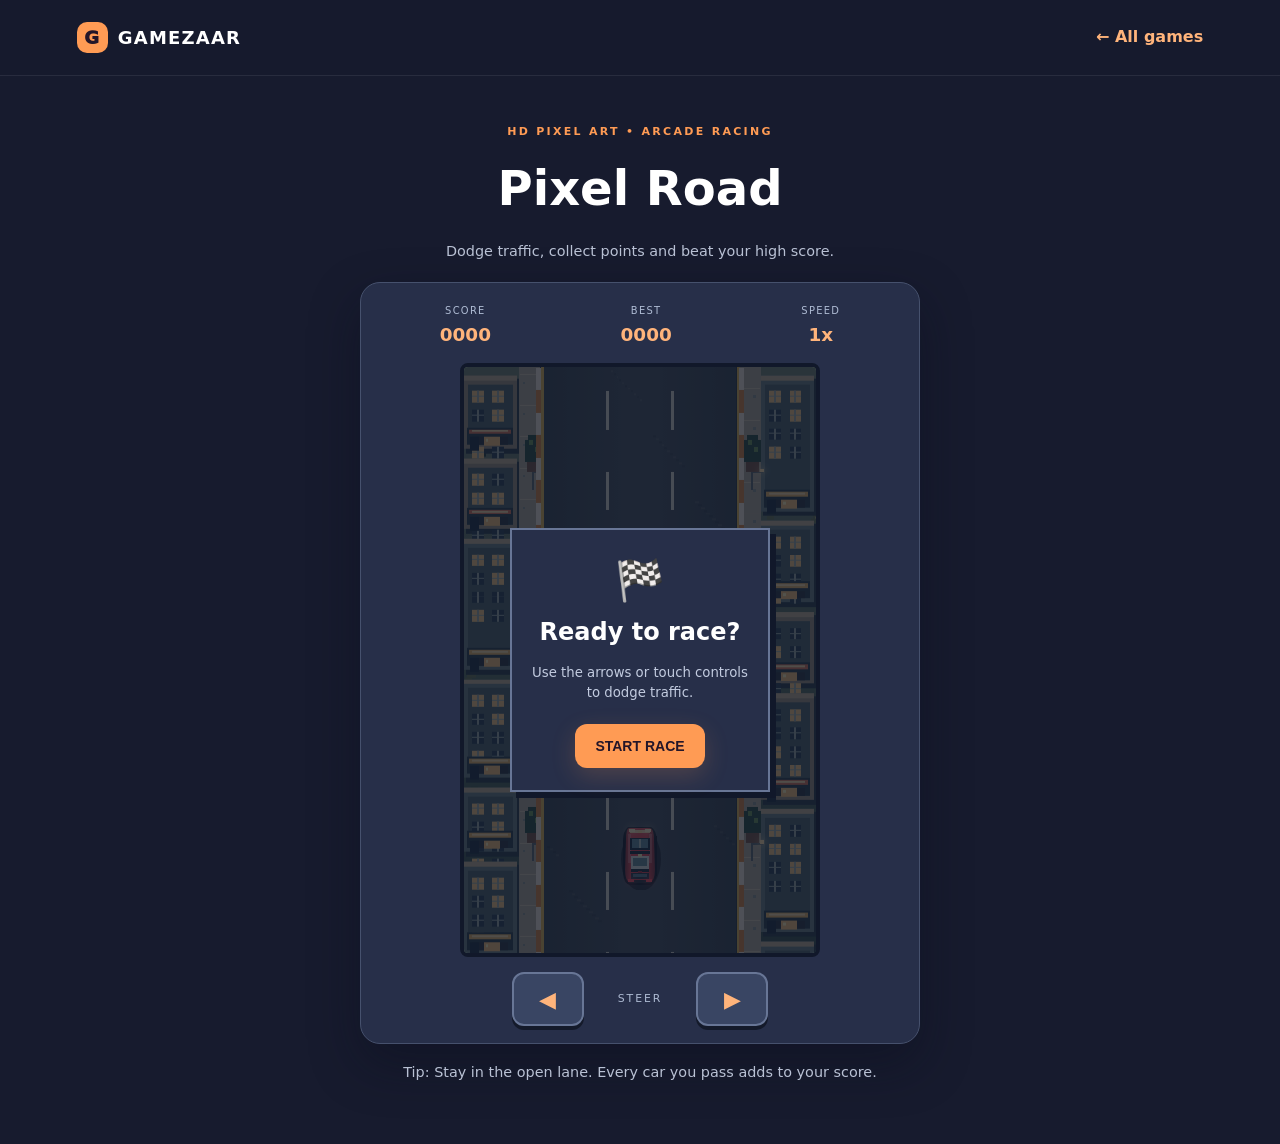
==== car-racing.html @ bc915e9e "Refresh car racing script after speed progression update" ====
<!DOCTYPE html>
<html lang="en">
<head>
<meta charset="UTF-8"><meta name="viewport" content="width=device-width,initial-scale=1,maximum-scale=1,user-scalable=no">
<meta name="theme-color" content="#171B2E"><title>Pixel Road — GAMEZAAR</title>
<link rel="stylesheet" href="styles.css"><link rel="stylesheet" href="car-racing.css?v=2">
</head>
<body class="race-page">
<header class="site-header"><a class="brand" href="./"><span class="brand-mark">G</span> GAMEZAAR</a><a class="studio-back" href="./">← All games</a></header>
<main class="race-main">
  <div class="race-heading"><span class="eyebrow">HD PIXEL ART • ARCADE RACING</span><h1>Pixel Road</h1><p>Dodge traffic, collect points and beat your high score.</p></div>
  <section class="race-shell" id="raceShell">
    <div class="race-hud"><div><small>SCORE</small><strong id="score">0000</strong></div><div><small>BEST</small><strong id="best">0000</strong></div><div><small>SPEED</small><strong id="speed">1x</strong></div></div>
    <div class="canvas-wrap"><canvas id="game" width="360" height="600" aria-label="Car racing game"></canvas>
      <div class="game-overlay" id="overlay"><div class="overlay-card"><span class="overlay-icon">🏁</span><h2 id="overlayTitle">Ready to race?</h2><p id="overlayText">Use the arrows or touch controls to dodge traffic.</p><button id="startBtn" class="button button-primary" type="button">START RACE</button></div></div>
    </div>
    <div class="race-controls"><button type="button" id="leftBtn" aria-label="Move left">◀</button><span>STEER</span><button type="button" id="rightBtn" aria-label="Move right">▶</button></div>
  </section>
  <p class="race-tip">Tip: Stay in the open lane. Every car you pass adds to your score.</p>
</main>
<script src="car-racing.js?v=3"></script>
</body></html>
---- styles.css ----
:root{--bg:#171B2E;--card:#272F49;--secondary:#394563;--orange:#FF9B54;--button-text:#241629;--white:#fff;--muted:#B9C0D2;--line:rgba(255,255,255,.08);--shadow:0 18px 45px rgba(0,0,0,.22)}
*{box-sizing:border-box}html{scroll-behavior:smooth}body{margin:0;background:var(--bg);color:var(--white);font-family:Inter,ui-sans-serif,system-ui,-apple-system,"Segoe UI",sans-serif;line-height:1.55}a{color:inherit;text-decoration:none}.site-header{height:76px;padding:0 clamp(20px,6vw,88px);display:flex;align-items:center;justify-content:space-between;border-bottom:1px solid var(--line);position:sticky;top:0;background:rgba(23,27,46,.92);backdrop-filter:blur(14px);z-index:10}.brand{display:inline-flex;align-items:center;gap:10px;font-weight:900;letter-spacing:1.2px;font-size:18px}.brand-mark{width:31px;height:31px;display:grid;place-items:center;border-radius:10px;background:var(--orange);color:var(--button-text);font-weight:1000}.nav{display:flex;align-items:center;gap:30px;color:var(--muted);font-size:14px}.nav a:hover{color:var(--orange)}.nav .nav-cta{background:var(--orange);color:var(--button-text);font-weight:800;padding:11px 17px;border-radius:12px}.menu-toggle{display:none;background:none;border:0;color:white;font-size:25px}.hero{padding:90px clamp(20px,8vw,120px) 100px;display:grid;grid-template-columns:1.05fr .95fr;gap:55px;align-items:center;max-width:1500px;margin:auto;min-height:610px}.eyebrow{font-size:11px;letter-spacing:2.3px;color:var(--orange);font-weight:850}.hero h1{font-size:clamp(46px,6vw,76px);line-height:1.04;letter-spacing:-3px;margin:17px 0 22px}.hero h1 span,.pricing-section h2 span{color:var(--orange)}.hero-copy>p{max-width:530px;color:var(--muted);font-size:17px}.hero-actions{display:flex;gap:13px;flex-wrap:wrap;margin-top:30px}.button{display:inline-flex;align-items:center;justify-content:center;padding:14px 20px;border-radius:12px;font-size:14px;font-weight:850;transition:transform .2s,box-shadow .2s}.button:hover{transform:translateY(-2px)}.button-primary{background:var(--orange);color:var(--button-text);box-shadow:0 8px 25px rgba(255,155,84,.18)}.button-quiet{background:var(--card);color:var(--white)}.hero-copy .hero-note{font-size:12px;margin-top:17px;color:#8791AA}.hero-art{position:relative;padding:24px}.preview-window{background:var(--card);border-radius:22px;padding:13px;box-shadow:var(--shadow);transform:rotate(2deg)}.preview-top,.preview-bottom{height:30px;display:flex;align-items:center;gap:6px;padding:0 9px;color:#9DA8C1;font-size:9px;letter-spacing:1px}.preview-top i{width:7px;height:7px;border-radius:50%;background:#69748F}.preview-top span{margin-left:auto}.preview-scene{height:300px;border-radius:14px;background:radial-gradient(circle at 50% 45%,#465477 0,#303B5A 40%,#202941 100%);display:flex;flex-direction:column;align-items:center;justify-content:center;position:relative;overflow:hidden}.orbit{position:absolute;border:1px solid rgba(255,155,84,.3);border-radius:50%;width:240px;height:100px;transform:rotate(-28deg)}.orbit-two{width:290px;height:145px;transform:rotate(35deg)}.game-cube{width:95px;height:95px;border-radius:25px;display:grid;place-items:center;background:var(--orange);color:var(--button-text);font-size:48px;font-weight:1000;box-shadow:0 15px 40px rgba(255,155,84,.25);z-index:1}.preview-label{font-weight:900;letter-spacing:2px;margin-top:22px;z-index:1}.preview-sub{font-size:9px;color:var(--orange);letter-spacing:2px;margin-top:5px;z-index:1}.preview-bottom{justify-content:space-between}.preview-bottom span:first-child{color:var(--orange)}.floating-chip{position:absolute;background:#303A57;border:1px solid rgba(255,255,255,.08);border-radius:11px;padding:11px 14px;font-size:10px;letter-spacing:1px;font-weight:850;box-shadow:var(--shadow)}.chip-top{top:0;right:0;color:var(--orange)}.chip-bottom{bottom:0;left:0}.section{padding:75px clamp(20px,8vw,120px);max-width:1500px;margin:auto}.section-heading{display:flex;align-items:end;justify-content:space-between;gap:25px;margin-bottom:30px}.section h2,.pricing-section h2{font-size:clamp(30px,4vw,44px);line-height:1.15;letter-spacing:-1.4px;margin:10px 0}.section-heading>p,.pricing-section>p{color:var(--muted);max-width:360px}.category-grid{display:grid;grid-template-columns:repeat(5,1fr);gap:15px}.category-card{background:var(--card);padding:22px 19px;border-radius:17px;box-shadow:0 10px 28px rgba(0,0,0,.13);transition:transform .2s,box-shadow .2s}.category-card:hover{transform:translateY(-5px);box-shadow:0 18px 35px rgba(0,0,0,.24)}.category-icon{width:48px;height:48px;display:grid;place-items:center;background:var(--secondary);border-radius:14px;font-size:24px}.category-card h3{font-size:16px;margin:18px 0 5px}.category-card p{font-size:12px;color:var(--muted);min-height:38px;margin:0 0 17px}.category-card>span{font-size:10px;color:var(--orange);font-weight:800;letter-spacing:.8px}.section-footnote{font-size:11px;color:#8791AA;margin-top:17px}.how-section{border-top:1px solid var(--line);border-bottom:1px solid var(--line)}.steps{display:grid;grid-template-columns:repeat(4,1fr);gap:25px;margin-top:35px}.step{border-left:2px solid var(--secondary);padding:4px 0 4px 18px}.step b{color:var(--orange);font-size:12px;letter-spacing:1px}.step h3{margin:10px 0 5px}.step p{color:var(--muted);font-size:13px;margin:0}.pricing-section{display:flex;align-items:center;justify-content:space-between;gap:35px;padding-top:90px;padding-bottom:90px}.pricing-section>p{max-width:430px}.site-footer{padding:25px clamp(20px,6vw,88px);border-top:1px solid var(--line);display:flex;justify-content:space-between;align-items:center;gap:20px;color:#929BB1;font-size:12px}.site-footer .brand{color:white;font-size:14px}
@media(max-width:900px){.hero{grid-template-columns:1fr;gap:35px;padding-top:65px}.hero-art{max-width:570px;width:100%;margin:auto}.category-grid{grid-template-columns:repeat(2,1fr)}.category-card:last-child{grid-column:span 2}.steps{grid-template-columns:repeat(2,1fr)}}
@media(max-width:620px){.site-header{height:65px}.menu-toggle{display:block}.nav{display:none;position:absolute;top:64px;left:0;right:0;background:#202740;padding:18px 22px 22px;flex-direction:column;align-items:stretch;gap:18px}.nav.open{display:flex}.nav .nav-cta{text-align:center}.hero{padding:58px 22px 70px;min-height:0}.hero h1{letter-spacing:-2px}.hero-copy>p{font-size:15px}.hero-art{padding:15px}.preview-scene{height:245px}.section{padding:60px 22px}.section-heading{display:block}.section-heading>p{font-size:13px}.category-grid{gap:11px}.category-card{padding:17px 14px}.category-card h3{font-size:14px}.category-card p{font-size:11px}.steps{gap:20px}.pricing-section{display:block}.site-footer{flex-wrap:wrap}.site-footer>span:last-child{width:100%}}


/* Game template catalogue */
.game-tools{display:grid;gap:16px;margin:26px 0 22px}
#gameSearch{width:100%;max-width:460px;padding:14px 16px;border:1px solid rgba(255,255,255,.1);border-radius:13px;background:var(--card);color:var(--white);font:inherit;outline:none}
#gameSearch:focus{border-color:var(--orange);box-shadow:0 0 0 3px rgba(255,155,84,.12)}
.filter-row{display:flex;gap:9px;flex-wrap:wrap}
.filter-chip{border:1px solid rgba(255,255,255,.1);background:var(--card);color:var(--muted);padding:9px 14px;border-radius:999px;font:600 13px inherit;cursor:pointer}
.filter-chip:hover,.filter-chip.active{background:var(--orange);border-color:var(--orange);color:var(--button-text)}
.game-grid{display:grid;grid-template-columns:repeat(4,minmax(0,1fr));gap:17px}
.game-card{overflow:hidden;border-radius:18px;background:var(--card);box-shadow:var(--shadow);transition:transform .2s,box-shadow .2s}
.game-card:hover{transform:translateY(-4px);box-shadow:0 22px 48px rgba(0,0,0,.3)}
.game-card[hidden]{display:none}
.game-art{height:142px;display:grid;place-items:center;font-size:56px;background:radial-gradient(circle at 50% 45%,rgba(255,155,84,.22),transparent 65%),var(--secondary)}
.game-art.puzzle{background:radial-gradient(circle,rgba(140,130,255,.22),transparent 65%),var(--secondary)}
.game-art.arcade{background:radial-gradient(circle,rgba(60,210,190,.18),transparent 65%),var(--secondary)}
.game-art.sports{background:radial-gradient(circle,rgba(255,210,90,.2),transparent 65%),var(--secondary)}
.game-art.casual{background:radial-gradient(circle,rgba(255,120,160,.18),transparent 65%),var(--secondary)}
.game-info{padding:16px}
.game-info>span{font-size:10px;letter-spacing:1.2px;color:var(--orange);font-weight:800}
.game-info h3{margin:6px 0;font-size:17px}
.game-info p{min-height:43px;margin:0 0 14px;color:var(--muted);font-size:12px}
.choose-game{width:100%;border:0;border-radius:10px;padding:11px;background:var(--orange);color:var(--button-text);font-weight:800;cursor:pointer}
.choose-game:active{transform:scale(.98)}
.game-count{color:var(--muted);font-size:13px;margin-top:18px}
@media(max-width:900px){.game-grid{grid-template-columns:repeat(2,minmax(0,1fr))}}
@media(max-width:480px){.game-grid{gap:11px}.game-art{height:112px;font-size:46px}.game-info{padding:12px}.game-info h3{font-size:15px}.game-info p{font-size:11px;min-height:54px}.filter-chip{font-size:12px;padding:8px 11px}}


/* Category-first game browser */
.game-tools,.game-grid,.game-count{display:none!important}
.category-grid{display:grid;grid-template-columns:repeat(5,minmax(0,1fr));gap:15px}
.category-card{width:100%;text-align:left;color:var(--white);font:inherit;border:1px solid rgba(255,255,255,.035);cursor:pointer;position:relative}
.category-card[aria-expanded="true"]{outline:2px solid var(--orange);background:#303A57}
.category-card .category-title{display:block;font-size:16px;font-weight:850;margin:18px 0 5px}
.category-card .category-description{display:block;font-size:12px;color:var(--muted);min-height:38px}
.category-meta{display:flex;justify-content:space-between;align-items:center;color:var(--orange);font-size:10px;font-weight:850;letter-spacing:.8px;margin-top:17px}
.category-meta b{font-size:20px;line-height:1}
.category-panel{margin-top:22px;padding:22px;background:#202840;border:1px solid rgba(255,155,84,.22);border-radius:20px;box-shadow:var(--shadow);animation:panelReveal .22s ease-out}
.category-panel[hidden]{display:none}
@keyframes panelReveal{from{opacity:0;transform:translateY(-8px)}to{opacity:1;transform:translateY(0)}}
.panel-heading{display:flex;align-items:center;justify-content:space-between;margin-bottom:18px}
.panel-heading h3{margin:5px 0 0;font-size:22px}
.panel-close{width:36px;height:36px;border:0;border-radius:10px;background:var(--card);color:var(--white);font-size:18px;cursor:pointer}
.panel-game-grid{display:grid;grid-template-columns:repeat(4,minmax(0,1fr));gap:14px}
.panel-game-card{overflow:hidden;border-radius:15px;background:var(--card);border:1px solid rgba(255,255,255,.055)}
.panel-game-art{height:118px;display:grid;place-items:center;position:relative;overflow:hidden;background:radial-gradient(circle at 50% 45%,rgba(255,155,84,.3),transparent 64%),linear-gradient(135deg,#394563,#252e48)}
.panel-game-art:before,.panel-game-art:after{content:"";position:absolute;border:1px solid rgba(255,255,255,.13);border-radius:50%;width:125px;height:125px}
.panel-game-art:after{width:85px;height:85px}
.panel-game-art span{position:relative;z-index:1;font-size:48px;filter:drop-shadow(0 8px 10px rgba(0,0,0,.25))}
.panel-game-art.art-1{background:radial-gradient(circle,rgba(153,135,255,.3),transparent 65%),linear-gradient(135deg,#394563,#252e48)}
.panel-game-art.art-2{background:radial-gradient(circle,rgba(65,218,190,.25),transparent 65%),linear-gradient(135deg,#394563,#252e48)}
.panel-game-art.art-3{background:radial-gradient(circle,rgba(255,208,91,.25),transparent 65%),linear-gradient(135deg,#394563,#252e48)}
.panel-game-art.art-4{background:radial-gradient(circle,rgba(255,120,165,.25),transparent 65%),linear-gradient(135deg,#394563,#252e48)}
.panel-game-copy{padding:13px}
.panel-game-copy h4{font-size:15px;margin:0 0 5px}
.panel-game-copy p{font-size:11px;line-height:1.5;color:var(--muted);min-height:34px;margin:0 0 12px}
.choose-game{width:100%;display:flex;justify-content:space-between;align-items:center;border:0;border-radius:9px;padding:10px 11px;background:var(--orange);color:var(--button-text);font-size:12px;font-weight:850;cursor:pointer}
.choose-game span{font-size:17px}
@media(max-width:900px){.category-grid{grid-template-columns:repeat(2,minmax(0,1fr))}.category-card:last-child{grid-column:auto}.panel-game-grid{grid-template-columns:repeat(2,minmax(0,1fr))}}
@media(max-width:480px){.category-grid{gap:11px}.category-card{padding:16px 13px}.category-card .category-title{font-size:14px;margin-top:14px}.category-card .category-description{font-size:11px;min-height:40px}.category-meta{font-size:9px}.category-panel{padding:14px;margin-top:15px}.panel-game-grid{gap:10px}.panel-game-art{height:100px}.panel-game-art span{font-size:42px}.panel-game-copy{padding:10px}.panel-game-copy h4{font-size:13px}.panel-game-copy p{font-size:10px;min-height:45px}.choose-game{font-size:11px;padding:9px}}
---- car-racing.css ----
.race-page{min-height:100vh}.studio-back{color:#ffb47b;text-decoration:none;font-weight:700}.race-main{width:min(560px,calc(100% - 28px));margin:32px auto 60px}.race-heading{text-align:center;margin-bottom:20px}.race-heading h1{font-size:clamp(2rem,7vw,3rem);margin:8px 0}.race-heading p,.race-tip{color:#b9c1d4;font-size:.9rem}.race-shell{background:#272f49;border:1px solid #46516d;border-radius:20px;padding:14px;box-shadow:0 20px 50px #090d1b66}.race-hud{display:flex;justify-content:space-around;padding:6px 0 13px;text-align:center}.race-hud div{display:grid;gap:3px}.race-hud small{font-size:.62rem;letter-spacing:.13em;color:#aebbd3}.race-hud strong{font-size:1.15rem;color:#ffb47b;font-variant-numeric:tabular-nums}.canvas-wrap{position:relative;width:min(100%,360px);margin:auto;border:4px solid #11182a;border-radius:8px;overflow:hidden;background:#1c2b2a;line-height:0}.canvas-wrap canvas{display:block;width:100%;height:auto;image-rendering:pixelated;touch-action:none}.game-overlay{position:absolute;inset:0;display:grid;place-items:center;background:#101729b8;line-height:1.4;padding:18px}.game-overlay.hidden{display:none}.overlay-card{width:min(100%,260px);text-align:center;padding:22px 16px;background:#272f49;border:2px solid #687696;box-shadow:6px 6px 0 #11182a}.overlay-icon{font-size:2.5rem}.overlay-card h2{margin:8px 0;color:#fff}.overlay-card p{font-size:.83rem;color:#c3cce0;line-height:1.5}.overlay-card button{border:0;cursor:pointer;margin-top:8px;font-weight:900}.race-controls{display:flex;align-items:center;justify-content:center;gap:34px;padding:15px 0 3px;color:#aebbd3;font-size:.68rem;letter-spacing:.18em}.race-controls button{width:72px;height:54px;border:2px solid #687696;border-radius:12px;background:#394563;color:#ffb47b;font-size:1.4rem;box-shadow:0 4px 0 #141a2a;touch-action:manipulation}.race-controls button:active{transform:translateY(3px);box-shadow:0 1px 0 #141a2a}.race-tip{text-align:center;margin-top:17px}@media(min-width:700px){.race-main{margin-top:42px}}
/* Brief impact shake when the player's car crashes. */
.race-shell.screen-shake{animation:raceImpactShake .42s cubic-bezier(.36,.07,.19,.97) both}
@keyframes raceImpactShake{0%,100%{transform:translate3d(0,0,0)}15%{transform:translate3d(-7px,2px,0)}30%{transform:translate3d(7px,-2px,0)}45%{transform:translate3d(-6px,1px,0)}60%{transform:translate3d(5px,-1px,0)}75%{transform:translate3d(-3px,0,0)}}
@media(prefers-reduced-motion:reduce){.race-shell.screen-shake{animation:none}}
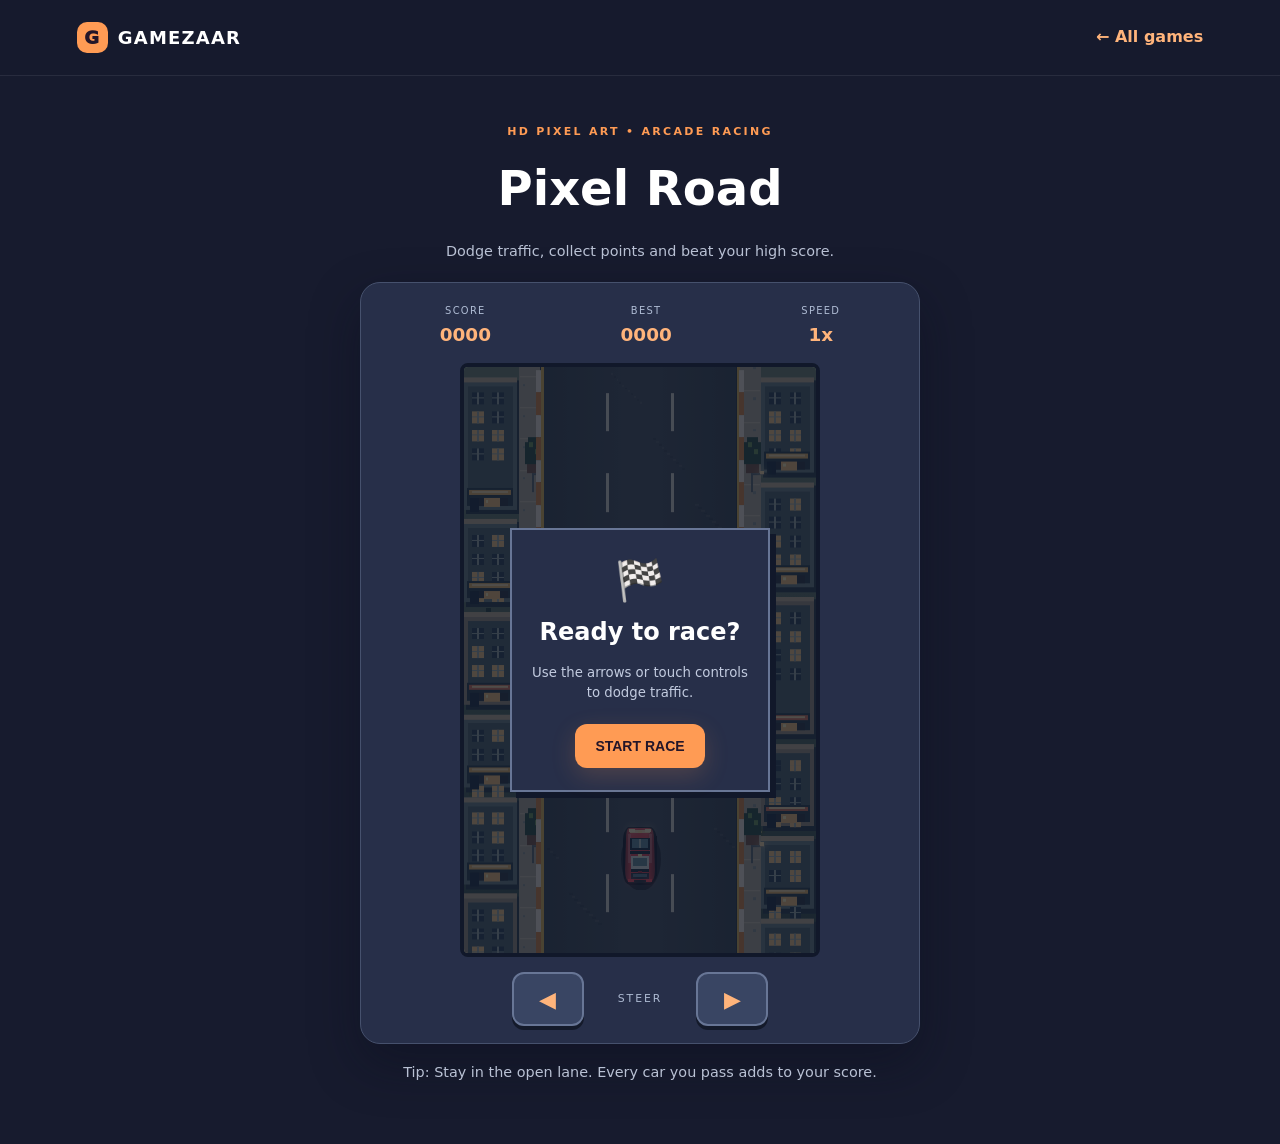
==== commit 72e0d397: "Refresh racing game script for 100-point speed steps" ====
--- a/car-racing.html
+++ b/car-racing.html
@@ -18,5 +18,5 @@
   </section>
   <p class="race-tip">Tip: Stay in the open lane. Every car you pass adds to your score.</p>
 </main>
-<script src="car-racing.js?v=3"></script>
+<script src="car-racing.js?v=4"></script>
 </body></html>
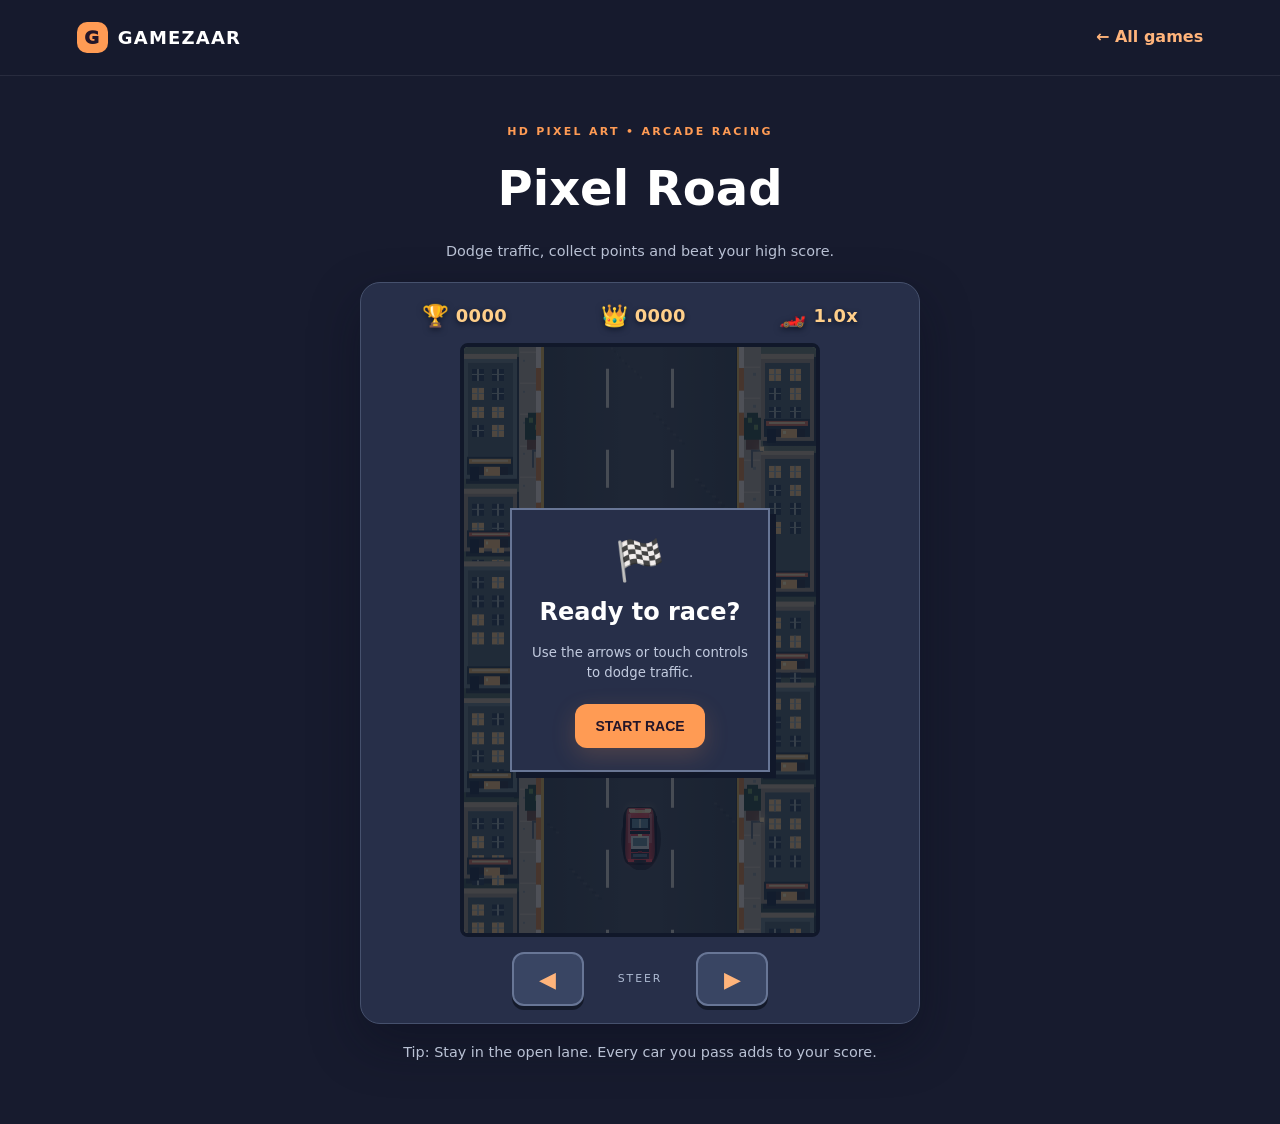
==== commit a67fc1b4: "Use icon-only score best and speed HUD" ====
--- a/car-racing.html
+++ b/car-racing.html
@@ -3,14 +3,14 @@
 <head>
 <meta charset="UTF-8"><meta name="viewport" content="width=device-width,initial-scale=1,maximum-scale=1,user-scalable=no">
 <meta name="theme-color" content="#171B2E"><title>Pixel Road — GAMEZAAR</title>
-<link rel="stylesheet" href="styles.css"><link rel="stylesheet" href="car-racing.css?v=2">
+<link rel="stylesheet" href="styles.css"><link rel="stylesheet" href="car-racing.css?v=3">
 </head>
 <body class="race-page">
 <header class="site-header"><a class="brand" href="./"><span class="brand-mark">G</span> GAMEZAAR</a><a class="studio-back" href="./">← All games</a></header>
 <main class="race-main">
   <div class="race-heading"><span class="eyebrow">HD PIXEL ART • ARCADE RACING</span><h1>Pixel Road</h1><p>Dodge traffic, collect points and beat your high score.</p></div>
   <section class="race-shell" id="raceShell">
-    <div class="race-hud"><div><small>SCORE</small><strong id="score">0000</strong></div><div><small>BEST</small><strong id="best">0000</strong></div><div><small>SPEED</small><strong id="speed">1x</strong></div></div>
+    <div class="race-hud" aria-label="Race information"><div class="hud-stat" aria-label="Score"><span class="hud-icon" aria-hidden="true">🏆</span><strong id="score">0000</strong></div><div class="hud-stat" aria-label="Best score"><span class="hud-icon" aria-hidden="true">👑</span><strong id="best">0000</strong></div><div class="hud-stat" aria-label="Speed"><span class="hud-icon" aria-hidden="true">🏎️</span><strong id="speed">1.0x</strong></div></div>
     <div class="canvas-wrap"><canvas id="game" width="360" height="600" aria-label="Car racing game"></canvas>
       <div class="game-overlay" id="overlay"><div class="overlay-card"><span class="overlay-icon">🏁</span><h2 id="overlayTitle">Ready to race?</h2><p id="overlayText">Use the arrows or touch controls to dodge traffic.</p><button id="startBtn" class="button button-primary" type="button">START RACE</button></div></div>
     </div>
@@ -18,5 +18,5 @@
   </section>
   <p class="race-tip">Tip: Stay in the open lane. Every car you pass adds to your score.</p>
 </main>
-<script src="car-racing.js?v=4"></script>
+<script src="car-racing.js?v=5"></script>
 </body></html>
--- a/car-racing.css
+++ b/car-racing.css
@@ -1,4 +1,4 @@
-.race-page{min-height:100vh}.studio-back{color:#ffb47b;text-decoration:none;font-weight:700}.race-main{width:min(560px,calc(100% - 28px));margin:32px auto 60px}.race-heading{text-align:center;margin-bottom:20px}.race-heading h1{font-size:clamp(2rem,7vw,3rem);margin:8px 0}.race-heading p,.race-tip{color:#b9c1d4;font-size:.9rem}.race-shell{background:#272f49;border:1px solid #46516d;border-radius:20px;padding:14px;box-shadow:0 20px 50px #090d1b66}.race-hud{display:flex;justify-content:space-around;padding:6px 0 13px;text-align:center}.race-hud div{display:grid;gap:3px}.race-hud small{font-size:.62rem;letter-spacing:.13em;color:#aebbd3}.race-hud strong{font-size:1.15rem;color:#ffb47b;font-variant-numeric:tabular-nums}.canvas-wrap{position:relative;width:min(100%,360px);margin:auto;border:4px solid #11182a;border-radius:8px;overflow:hidden;background:#1c2b2a;line-height:0}.canvas-wrap canvas{display:block;width:100%;height:auto;image-rendering:pixelated;touch-action:none}.game-overlay{position:absolute;inset:0;display:grid;place-items:center;background:#101729b8;line-height:1.4;padding:18px}.game-overlay.hidden{display:none}.overlay-card{width:min(100%,260px);text-align:center;padding:22px 16px;background:#272f49;border:2px solid #687696;box-shadow:6px 6px 0 #11182a}.overlay-icon{font-size:2.5rem}.overlay-card h2{margin:8px 0;color:#fff}.overlay-card p{font-size:.83rem;color:#c3cce0;line-height:1.5}.overlay-card button{border:0;cursor:pointer;margin-top:8px;font-weight:900}.race-controls{display:flex;align-items:center;justify-content:center;gap:34px;padding:15px 0 3px;color:#aebbd3;font-size:.68rem;letter-spacing:.18em}.race-controls button{width:72px;height:54px;border:2px solid #687696;border-radius:12px;background:#394563;color:#ffb47b;font-size:1.4rem;box-shadow:0 4px 0 #141a2a;touch-action:manipulation}.race-controls button:active{transform:translateY(3px);box-shadow:0 1px 0 #141a2a}.race-tip{text-align:center;margin-top:17px}@media(min-width:700px){.race-main{margin-top:42px}}
+.race-page{min-height:100vh}.studio-back{color:#ffb47b;text-decoration:none;font-weight:700}.race-main{width:min(560px,calc(100% - 28px));margin:32px auto 60px}.race-heading{text-align:center;margin-bottom:20px}.race-heading h1{font-size:clamp(2rem,7vw,3rem);margin:8px 0}.race-heading p,.race-tip{color:#b9c1d4;font-size:.9rem}.race-shell{background:#272f49;border:1px solid #46516d;border-radius:20px;padding:14px;box-shadow:0 20px 50px #090d1b66}.race-hud{display:flex;justify-content:space-around;align-items:center;padding:5px 0 13px;text-align:center}.race-hud .hud-stat{min-width:0;display:flex;align-items:center;justify-content:center;gap:7px}.race-hud .hud-icon{font-size:1.35rem;line-height:1;filter:drop-shadow(0 2px 3px #101729)}.race-hud strong{font-size:1.12rem;color:#ffcf8a;font-weight:900;font-variant-numeric:tabular-nums;text-shadow:0 2px 5px #101729;letter-spacing:.02em}.canvas-wrap{position:relative;width:min(100%,360px);margin:auto;border:4px solid #11182a;border-radius:8px;overflow:hidden;background:#1c2b2a;line-height:0}.canvas-wrap canvas{display:block;width:100%;height:auto;image-rendering:pixelated;touch-action:none}.game-overlay{position:absolute;inset:0;display:grid;place-items:center;background:#101729b8;line-height:1.4;padding:18px}.game-overlay.hidden{display:none}.overlay-card{width:min(100%,260px);text-align:center;padding:22px 16px;background:#272f49;border:2px solid #687696;box-shadow:6px 6px 0 #11182a}.overlay-icon{font-size:2.5rem}.overlay-card h2{margin:8px 0;color:#fff}.overlay-card p{font-size:.83rem;color:#c3cce0;line-height:1.5}.overlay-card button{border:0;cursor:pointer;margin-top:8px;font-weight:900}.race-controls{display:flex;align-items:center;justify-content:center;gap:34px;padding:15px 0 3px;color:#aebbd3;font-size:.68rem;letter-spacing:.18em}.race-controls button{width:72px;height:54px;border:2px solid #687696;border-radius:12px;background:#394563;color:#ffb47b;font-size:1.4rem;box-shadow:0 4px 0 #141a2a;touch-action:manipulation}.race-controls button:active{transform:translateY(3px);box-shadow:0 1px 0 #141a2a}.race-tip{text-align:center;margin-top:17px}@media(min-width:700px){.race-main{margin-top:42px}}
 /* Brief impact shake when the player's car crashes. */
 .race-shell.screen-shake{animation:raceImpactShake .42s cubic-bezier(.36,.07,.19,.97) both}
 @keyframes raceImpactShake{0%,100%{transform:translate3d(0,0,0)}15%{transform:translate3d(-7px,2px,0)}30%{transform:translate3d(7px,-2px,0)}45%{transform:translate3d(-6px,1px,0)}60%{transform:translate3d(5px,-1px,0)}75%{transform:translate3d(-3px,0,0)}}
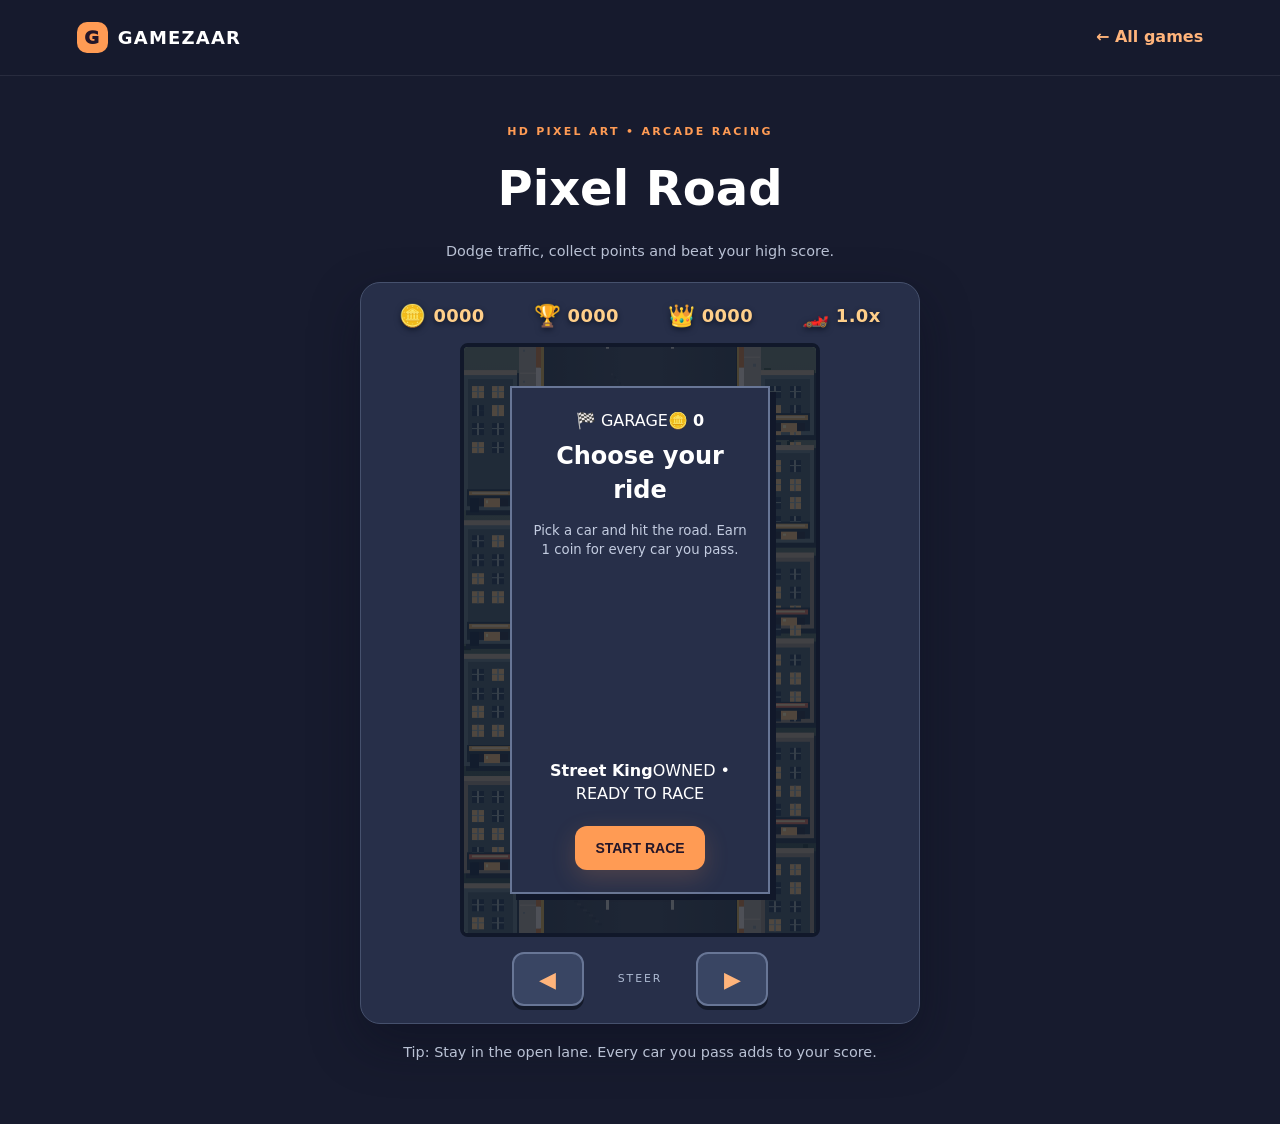
==== commit d270f660: "Add garage and coin HUD to car racing" ====
--- a/car-racing.html
+++ b/car-racing.html
@@ -3,20 +3,33 @@
 <head>
 <meta charset="UTF-8"><meta name="viewport" content="width=device-width,initial-scale=1,maximum-scale=1,user-scalable=no">
 <meta name="theme-color" content="#171B2E"><title>Pixel Road — GAMEZAAR</title>
-<link rel="stylesheet" href="styles.css"><link rel="stylesheet" href="car-racing.css?v=3">
+<link rel="stylesheet" href="styles.css"><link rel="stylesheet" href="car-racing.css?v=4">
 </head>
 <body class="race-page">
 <header class="site-header"><a class="brand" href="./"><span class="brand-mark">G</span> GAMEZAAR</a><a class="studio-back" href="./">← All games</a></header>
 <main class="race-main">
   <div class="race-heading"><span class="eyebrow">HD PIXEL ART • ARCADE RACING</span><h1>Pixel Road</h1><p>Dodge traffic, collect points and beat your high score.</p></div>
   <section class="race-shell" id="raceShell">
-    <div class="race-hud" aria-label="Race information"><div class="hud-stat" aria-label="Score"><span class="hud-icon" aria-hidden="true">🏆</span><strong id="score">0000</strong></div><div class="hud-stat" aria-label="Best score"><span class="hud-icon" aria-hidden="true">👑</span><strong id="best">0000</strong></div><div class="hud-stat" aria-label="Speed"><span class="hud-icon" aria-hidden="true">🏎️</span><strong id="speed">1.0x</strong></div></div>
+    <div class="race-hud" aria-label="Race information"><div class="hud-stat" aria-label="Coins"><span class="hud-icon" aria-hidden="true">🪙</span><strong id="coins">0000</strong></div><div class="hud-stat" aria-label="Score"><span class="hud-icon" aria-hidden="true">🏆</span><strong id="score">0000</strong></div><div class="hud-stat" aria-label="Best score"><span class="hud-icon" aria-hidden="true">👑</span><strong id="best">0000</strong></div><div class="hud-stat" aria-label="Speed"><span class="hud-icon" aria-hidden="true">🏎️</span><strong id="speed">1.0x</strong></div></div>
     <div class="canvas-wrap"><canvas id="game" width="360" height="600" aria-label="Car racing game"></canvas>
-      <div class="game-overlay" id="overlay"><div class="overlay-card"><span class="overlay-icon">🏁</span><h2 id="overlayTitle">Ready to race?</h2><p id="overlayText">Use the arrows or touch controls to dodge traffic.</p><button id="startBtn" class="button button-primary" type="button">START RACE</button></div></div>
+      <div class="game-overlay" id="overlay">
+        <div class="overlay-card garage-card">
+          <div class="garage-top"><span class="garage-brand">🏁 GARAGE</span><span class="garage-wallet">🪙 <strong id="garageCoins">0</strong></span></div>
+          <h2 id="overlayTitle">Choose your ride</h2>
+          <p id="overlayText">Pick a car and hit the road. Earn 1 coin for every car you pass.</p>
+          <div class="garage-showcase">
+            <div class="showcase-bracket"><canvas id="carPreview" width="180" height="150"></canvas></div>
+            <div class="showcase-name"><strong id="selectedCarName">Street King</strong><span id="selectedCarStatus">OWNED • READY TO RACE</span></div>
+          </div>
+          <div class="garage-list-wrap"><div class="garage-list" id="garageList" aria-label="Choose a car"></div></div>
+          <p class="garage-message" id="garageMessage" aria-live="polite"></p>
+          <button id="startBtn" class="button button-primary garage-action" type="button">START RACE</button>
+        </div>
+      </div>
     </div>
     <div class="race-controls"><button type="button" id="leftBtn" aria-label="Move left">◀</button><span>STEER</span><button type="button" id="rightBtn" aria-label="Move right">▶</button></div>
   </section>
   <p class="race-tip">Tip: Stay in the open lane. Every car you pass adds to your score.</p>
 </main>
-<script src="car-racing.js?v=5"></script>
+<script src="car-racing.js?v=6"></script>
 </body></html>
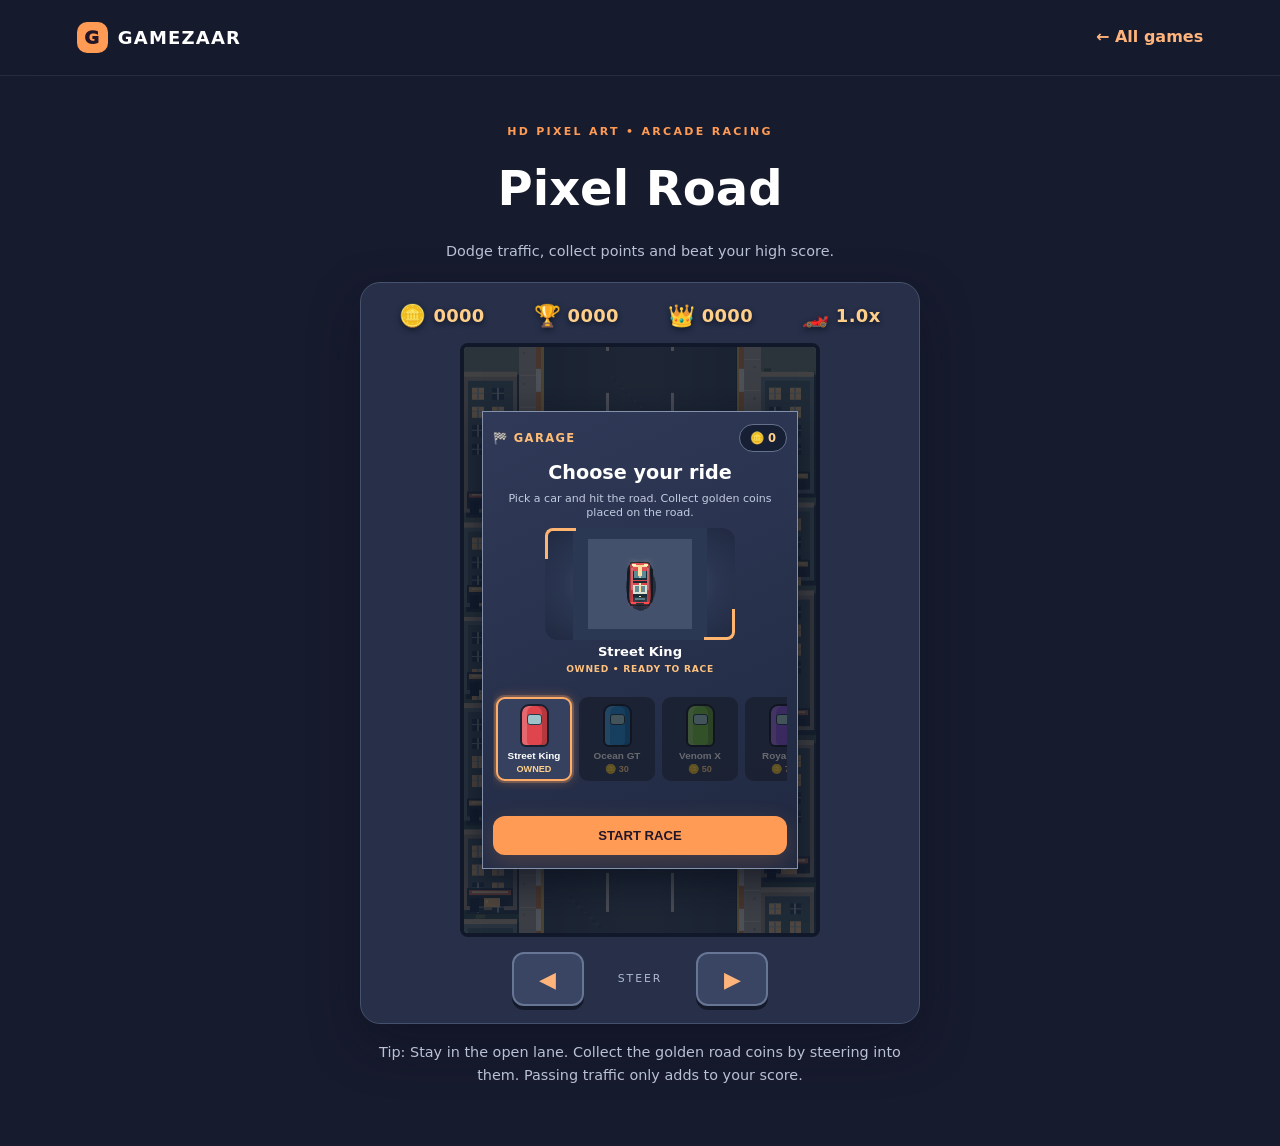
==== commit 560b92a6: "Update Pixel Road coin instructions and cache version" ====
--- a/car-racing.html
+++ b/car-racing.html
@@ -16,7 +16,7 @@
         <div class="overlay-card garage-card">
           <div class="garage-top"><span class="garage-brand">🏁 GARAGE</span><span class="garage-wallet">🪙 <strong id="garageCoins">0</strong></span></div>
           <h2 id="overlayTitle">Choose your ride</h2>
-          <p id="overlayText">Pick a car and hit the road. Earn 1 coin for every car you pass.</p>
+          <p id="overlayText">Pick a car and hit the road. Collect golden coins placed on the road.</p>
           <div class="garage-showcase">
             <div class="showcase-bracket"><canvas id="carPreview" width="180" height="150"></canvas></div>
             <div class="showcase-name"><strong id="selectedCarName">Street King</strong><span id="selectedCarStatus">OWNED • READY TO RACE</span></div>
@@ -29,7 +29,7 @@
     </div>
     <div class="race-controls"><button type="button" id="leftBtn" aria-label="Move left">◀</button><span>STEER</span><button type="button" id="rightBtn" aria-label="Move right">▶</button></div>
   </section>
-  <p class="race-tip">Tip: Stay in the open lane. Every car you pass adds to your score.</p>
+  <p class="race-tip">Tip: Stay in the open lane. Collect the golden road coins by steering into them. Passing traffic only adds to your score.</p>
 </main>
-<script src="car-racing.js?v=6"></script>
+<script src="car-racing.js?v=7"></script>
 </body></html>
--- a/car-racing.css
+++ b/car-racing.css
@@ -1,4 +1,30 @@
-.race-page{min-height:100vh}.studio-back{color:#ffb47b;text-decoration:none;font-weight:700}.race-main{width:min(560px,calc(100% - 28px));margin:32px auto 60px}.race-heading{text-align:center;margin-bottom:20px}.race-heading h1{font-size:clamp(2rem,7vw,3rem);margin:8px 0}.race-heading p,.race-tip{color:#b9c1d4;font-size:.9rem}.race-shell{background:#272f49;border:1px solid #46516d;border-radius:20px;padding:14px;box-shadow:0 20px 50px #090d1b66}.race-hud{display:flex;justify-content:space-around;align-items:center;padding:5px 0 13px;text-align:center}.race-hud .hud-stat{min-width:0;display:flex;align-items:center;justify-content:center;gap:7px}.race-hud .hud-icon{font-size:1.35rem;line-height:1;filter:drop-shadow(0 2px 3px #101729)}.race-hud strong{font-size:1.12rem;color:#ffcf8a;font-weight:900;font-variant-numeric:tabular-nums;text-shadow:0 2px 5px #101729;letter-spacing:.02em}.canvas-wrap{position:relative;width:min(100%,360px);margin:auto;border:4px solid #11182a;border-radius:8px;overflow:hidden;background:#1c2b2a;line-height:0}.canvas-wrap canvas{display:block;width:100%;height:auto;image-rendering:pixelated;touch-action:none}.game-overlay{position:absolute;inset:0;display:grid;place-items:center;background:#101729b8;line-height:1.4;padding:18px}.game-overlay.hidden{display:none}.overlay-card{width:min(100%,260px);text-align:center;padding:22px 16px;background:#272f49;border:2px solid #687696;box-shadow:6px 6px 0 #11182a}.overlay-icon{font-size:2.5rem}.overlay-card h2{margin:8px 0;color:#fff}.overlay-card p{font-size:.83rem;color:#c3cce0;line-height:1.5}.overlay-card button{border:0;cursor:pointer;margin-top:8px;font-weight:900}.race-controls{display:flex;align-items:center;justify-content:center;gap:34px;padding:15px 0 3px;color:#aebbd3;font-size:.68rem;letter-spacing:.18em}.race-controls button{width:72px;height:54px;border:2px solid #687696;border-radius:12px;background:#394563;color:#ffb47b;font-size:1.4rem;box-shadow:0 4px 0 #141a2a;touch-action:manipulation}.race-controls button:active{transform:translateY(3px);box-shadow:0 1px 0 #141a2a}.race-tip{text-align:center;margin-top:17px}@media(min-width:700px){.race-main{margin-top:42px}}
+.race-page{min-height:100vh}.studio-back{color:#ffb47b;text-decoration:none;font-weight:700}.race-main{width:min(560px,calc(100% - 28px));margin:32px auto 60px}.race-heading{text-align:center;margin-bottom:20px}.race-heading h1{font-size:clamp(2rem,7vw,3rem);margin:8px 0}.race-heading p,.race-tip{color:#b9c1d4;font-size:.9rem}.race-shell{background:#272f49;border:1px solid #46516d;border-radius:20px;padding:14px;box-shadow:0 20px 50px #090d1b66}.race-hud{display:flex;justify-content:space-around;align-items:center;padding:5px 0 13px;text-align:center}.race-hud .hud-stat{min-width:0;display:flex;align-items:center;justify-content:center;gap:7px}.race-hud .hud-icon{font-size:1.35rem;line-height:1;filter:drop-shadow(0 2px 3px #101729)}.race-hud strong{font-size:1.12rem;color:#ffcf8a;font-weight:900;font-variant-numeric:tabular-nums;text-shadow:0 2px 5px #101729;letter-spacing:.02em}.canvas-wrap{position:relative;width:min(100%,360px);margin:auto;border:4px solid #11182a;border-radius:8px;overflow:hidden;background:#1c2b2a;line-height:0}.canvas-wrap canvas{display:block;width:100%;height:auto;image-rendering:pixelated;touch-action:none}.game-overlay{position:absolute;inset:0;display:grid;place-items:center;background:#101729b8;line-height:1.4;padding:18px}.game-overlay.hidden{display:none}.overlay-card{width:min(100%,260px);text-align:center;padding:22px 16px;background:#272f49;border:2px solid #687696;box-shadow:6px 6px 0 #11182a}.overlay-card h2{margin:8px 0;color:#fff}.overlay-card p{font-size:.83rem;color:#c3cce0;line-height:1.5}.overlay-card button{border:0;cursor:pointer;margin-top:8px;font-weight:900}
+.garage-card{width:100%;max-width:330px;max-height:100%;padding:12px 10px 13px;display:flex;flex-direction:column;gap:5px;overflow:hidden;background:linear-gradient(155deg,#303a58,#202941);border:1px solid #8491ac;box-shadow:0 12px 35px #070b18a8}
+.garage-top{display:flex;align-items:center;justify-content:space-between;color:#ffbd78;font-size:.72rem;font-weight:900;letter-spacing:.12em}
+.garage-wallet{background:#171f34;border:1px solid #65718c;border-radius:20px;padding:5px 10px;color:#ffd18d;letter-spacing:0}
+.garage-card h2{font-size:1.2rem;margin:3px 0 0}
+.garage-card>p{margin:0;font-size:.69rem;line-height:1.3}
+.garage-showcase{display:flex;flex-direction:column;align-items:center;gap:3px;padding:3px 0}
+.showcase-bracket{position:relative;width:190px;height:112px;display:grid;place-items:center;background:radial-gradient(ellipse,#52617d 0%,#2a3551 58%,#202940 100%);border-radius:13px}
+.showcase-bracket:before,.showcase-bracket:after{content:"";position:absolute;width:28px;height:28px;border-color:#ffb46f;border-style:solid;pointer-events:none}
+.showcase-bracket:before{top:0;left:0;border-width:3px 0 0 3px;border-radius:8px 0 0}
+.showcase-bracket:after{right:0;bottom:0;border-width:0 3px 3px 0;border-radius:0 0 8px}
+.showcase-bracket canvas{width:180px;height:150px;max-height:112px;object-fit:contain;image-rendering:pixelated}
+.showcase-name{display:flex;flex-direction:column;gap:1px}
+.showcase-name strong{color:#fff;font-size:.82rem}
+.showcase-name span{font-size:.57rem;color:#ffc27e;letter-spacing:.08em;font-weight:800}
+.garage-list-wrap{width:100%;overflow:hidden}
+.garage-list{display:flex;gap:7px;overflow-x:auto;padding:6px 3px 9px;scroll-snap-type:x mandatory;scrollbar-width:thin;scrollbar-color:#ff9b54 #202940;-webkit-overflow-scrolling:touch}
+.garage-car{flex:0 0 76px;min-height:78px;border:1px solid #687694;border-radius:9px;background:#35415f;color:#fff;padding:5px 3px;display:flex;flex-direction:column;align-items:center;justify-content:center;gap:3px;scroll-snap-align:center;opacity:1;touch-action:pan-x}
+.garage-car.selected{border:2px solid #ffad69;box-shadow:0 0 0 2px #ffad6940,0 0 12px #ff9b5460}
+.garage-car.locked{filter:brightness(.48);opacity:.78}
+.garage-car .car-swatch{width:29px;height:43px;border:2px solid #18202f;border-radius:9px 9px 6px 6px;box-shadow:inset 5px 0 #ffffff30,inset -5px 0 #00000030;position:relative}
+.garage-car .car-swatch:after{content:"";position:absolute;left:5px;right:5px;top:8px;height:9px;background:#9dc4c8;border:1px solid #263b4b;border-radius:3px}
+.garage-car strong{font-size:.62rem;white-space:nowrap}
+.garage-car small{font-size:.57rem;color:#ffd18d;white-space:nowrap}
+.garage-message{min-height:15px!important;color:#ffbd78!important;font-weight:800;text-align:center}
+.garage-action{width:100%;min-height:39px;margin-top:1px!important;padding:8px!important;font-size:.82rem}
+@media(max-height:700px){.garage-card{gap:2px;padding:8px}.showcase-bracket{height:92px}.showcase-bracket canvas{max-height:92px}.garage-car{min-height:70px}}.race-controls{display:flex;align-items:center;justify-content:center;gap:34px;padding:15px 0 3px;color:#aebbd3;font-size:.68rem;letter-spacing:.18em}.race-controls button{width:72px;height:54px;border:2px solid #687696;border-radius:12px;background:#394563;color:#ffb47b;font-size:1.4rem;box-shadow:0 4px 0 #141a2a;touch-action:manipulation}.race-controls button:active{transform:translateY(3px);box-shadow:0 1px 0 #141a2a}.race-tip{text-align:center;margin-top:17px}@media(min-width:700px){.race-main{margin-top:42px}}
 /* Brief impact shake when the player's car crashes. */
 .race-shell.screen-shake{animation:raceImpactShake .42s cubic-bezier(.36,.07,.19,.97) both}
 @keyframes raceImpactShake{0%,100%{transform:translate3d(0,0,0)}15%{transform:translate3d(-7px,2px,0)}30%{transform:translate3d(7px,-2px,0)}45%{transform:translate3d(-6px,1px,0)}60%{transform:translate3d(5px,-1px,0)}75%{transform:translate3d(-3px,0,0)}}
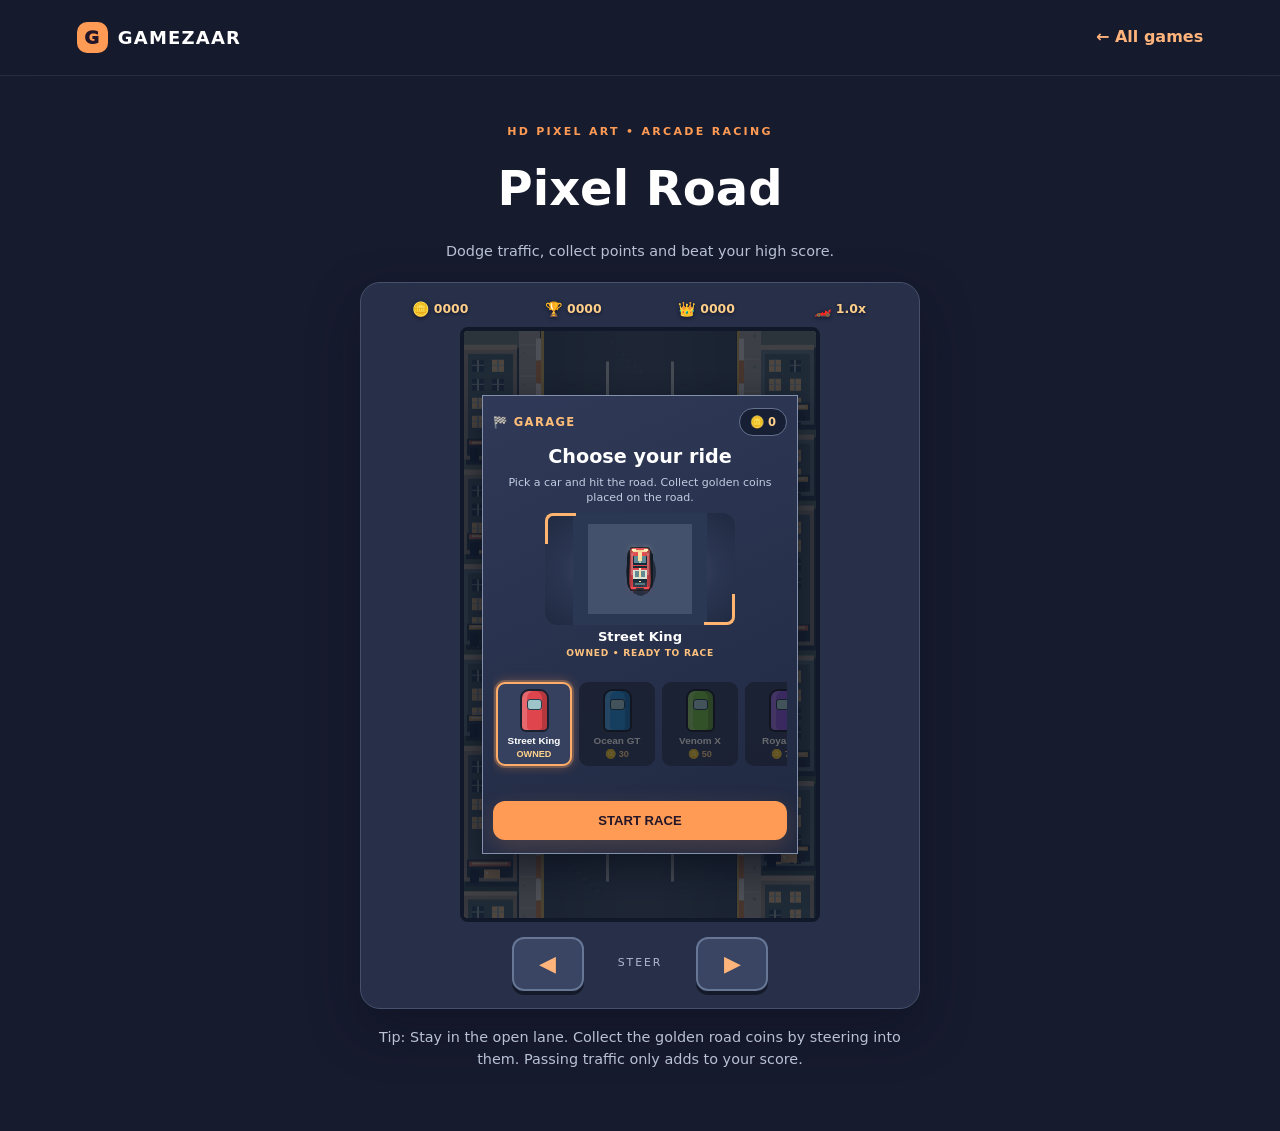
==== commit 1e469a30: "Refresh Pixel Road asset versions" ====
--- a/car-racing.html
+++ b/car-racing.html
@@ -3,7 +3,7 @@
 <head>
 <meta charset="UTF-8"><meta name="viewport" content="width=device-width,initial-scale=1,maximum-scale=1,user-scalable=no">
 <meta name="theme-color" content="#171B2E"><title>Pixel Road — GAMEZAAR</title>
-<link rel="stylesheet" href="styles.css"><link rel="stylesheet" href="car-racing.css?v=4">
+<link rel="stylesheet" href="styles.css"><link rel="stylesheet" href="car-racing.css?v=5">
 </head>
 <body class="race-page">
 <header class="site-header"><a class="brand" href="./"><span class="brand-mark">G</span> GAMEZAAR</a><a class="studio-back" href="./">← All games</a></header>
@@ -31,5 +31,5 @@
   </section>
   <p class="race-tip">Tip: Stay in the open lane. Collect the golden road coins by steering into them. Passing traffic only adds to your score.</p>
 </main>
-<script src="car-racing.js?v=7"></script>
+<script src="car-racing.js?v=8"></script>
 </body></html>
--- a/car-racing.css
+++ b/car-racing.css
@@ -29,3 +29,10 @@
 .race-shell.screen-shake{animation:raceImpactShake .42s cubic-bezier(.36,.07,.19,.97) both}
 @keyframes raceImpactShake{0%,100%{transform:translate3d(0,0,0)}15%{transform:translate3d(-7px,2px,0)}30%{transform:translate3d(7px,-2px,0)}45%{transform:translate3d(-6px,1px,0)}60%{transform:translate3d(5px,-1px,0)}75%{transform:translate3d(-3px,0,0)}}
 @media(prefers-reduced-motion:reduce){.race-shell.screen-shake{animation:none}}
+
+/* Compact race HUD: smaller icons and numerals for a cleaner mobile layout. */
+.race-hud{padding:2px 0 9px;gap:3px}
+.race-hud .hud-stat{gap:4px;flex:1}
+.race-hud .hud-icon{font-size:.88rem;filter:drop-shadow(0 1px 2px #101729)}
+.race-hud strong{font-size:.78rem;letter-spacing:0;text-shadow:0 1px 3px #101729}
+@media(max-width:380px){.race-hud .hud-icon{font-size:.78rem}.race-hud strong{font-size:.7rem}.race-hud{padding-bottom:7px}}
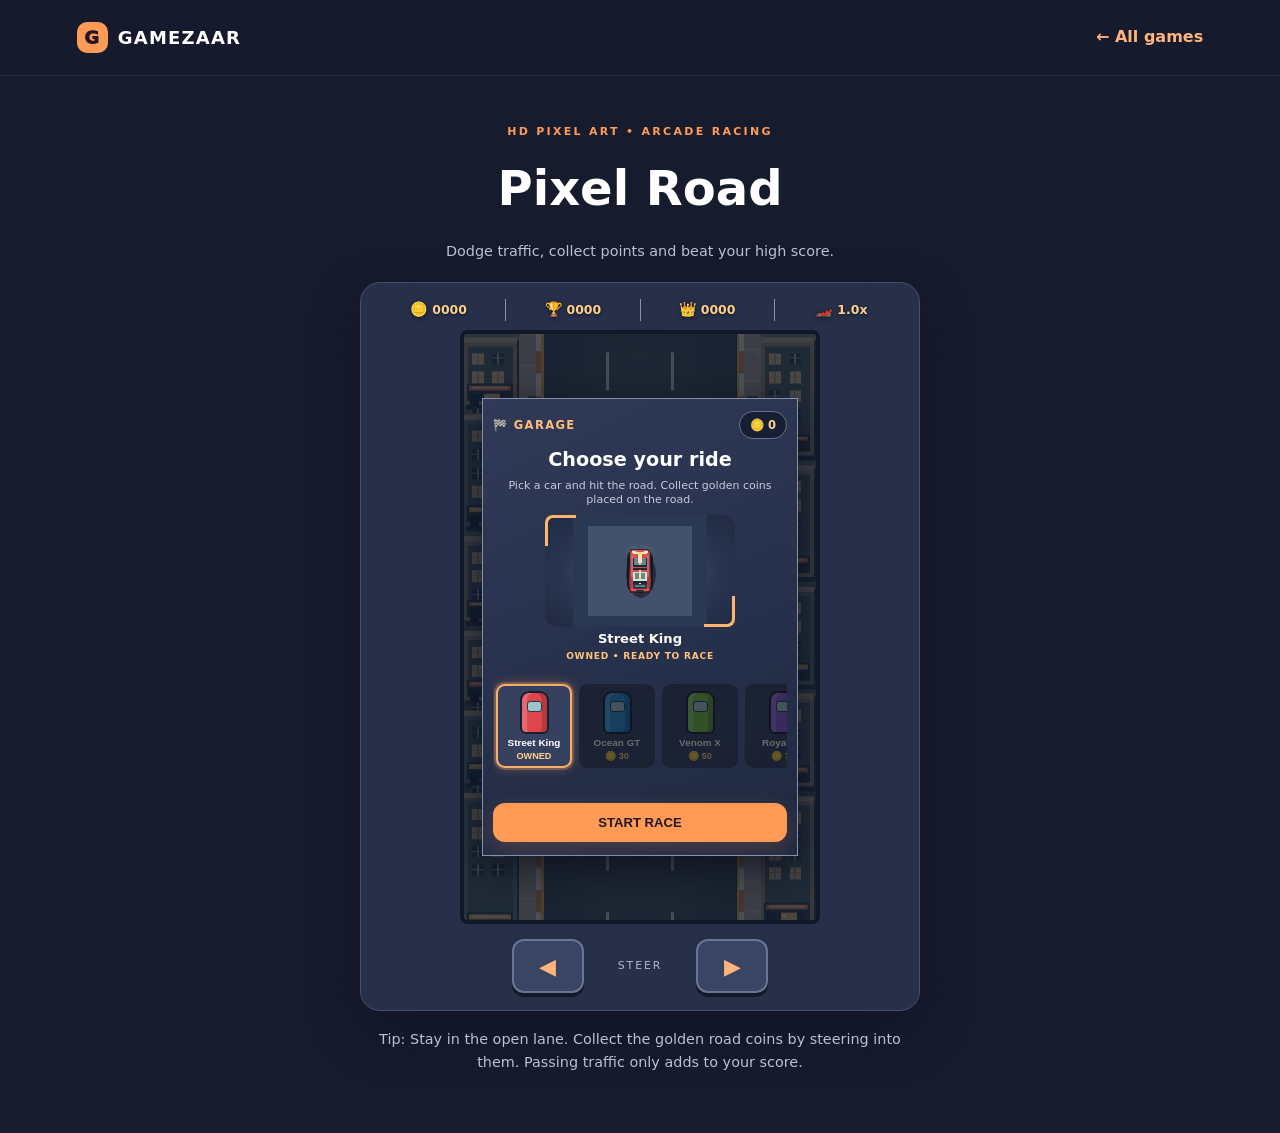
==== commit 0f29daa5: "Refresh racing HUD stylesheet cache" ====
--- a/car-racing.html
+++ b/car-racing.html
@@ -3,7 +3,7 @@
 <head>
 <meta charset="UTF-8"><meta name="viewport" content="width=device-width,initial-scale=1,maximum-scale=1,user-scalable=no">
 <meta name="theme-color" content="#171B2E"><title>Pixel Road — GAMEZAAR</title>
-<link rel="stylesheet" href="styles.css"><link rel="stylesheet" href="car-racing.css?v=5">
+<link rel="stylesheet" href="styles.css"><link rel="stylesheet" href="car-racing.css?v=6">
 </head>
 <body class="race-page">
 <header class="site-header"><a class="brand" href="./"><span class="brand-mark">G</span> GAMEZAAR</a><a class="studio-back" href="./">← All games</a></header>
--- a/car-racing.css
+++ b/car-racing.css
@@ -1,4 +1,4 @@
-.race-page{min-height:100vh}.studio-back{color:#ffb47b;text-decoration:none;font-weight:700}.race-main{width:min(560px,calc(100% - 28px));margin:32px auto 60px}.race-heading{text-align:center;margin-bottom:20px}.race-heading h1{font-size:clamp(2rem,7vw,3rem);margin:8px 0}.race-heading p,.race-tip{color:#b9c1d4;font-size:.9rem}.race-shell{background:#272f49;border:1px solid #46516d;border-radius:20px;padding:14px;box-shadow:0 20px 50px #090d1b66}.race-hud{display:flex;justify-content:space-around;align-items:center;padding:5px 0 13px;text-align:center}.race-hud .hud-stat{min-width:0;display:flex;align-items:center;justify-content:center;gap:7px}.race-hud .hud-icon{font-size:1.35rem;line-height:1;filter:drop-shadow(0 2px 3px #101729)}.race-hud strong{font-size:1.12rem;color:#ffcf8a;font-weight:900;font-variant-numeric:tabular-nums;text-shadow:0 2px 5px #101729;letter-spacing:.02em}.canvas-wrap{position:relative;width:min(100%,360px);margin:auto;border:4px solid #11182a;border-radius:8px;overflow:hidden;background:#1c2b2a;line-height:0}.canvas-wrap canvas{display:block;width:100%;height:auto;image-rendering:pixelated;touch-action:none}.game-overlay{position:absolute;inset:0;display:grid;place-items:center;background:#101729b8;line-height:1.4;padding:18px}.game-overlay.hidden{display:none}.overlay-card{width:min(100%,260px);text-align:center;padding:22px 16px;background:#272f49;border:2px solid #687696;box-shadow:6px 6px 0 #11182a}.overlay-card h2{margin:8px 0;color:#fff}.overlay-card p{font-size:.83rem;color:#c3cce0;line-height:1.5}.overlay-card button{border:0;cursor:pointer;margin-top:8px;font-weight:900}
+.race-page{min-height:100vh}.studio-back{color:#ffb47b;text-decoration:none;font-weight:700}.race-main{width:min(560px,calc(100% - 28px));margin:32px auto 60px}.race-heading{text-align:center;margin-bottom:20px}.race-heading h1{font-size:clamp(2rem,7vw,3rem);margin:8px 0}.race-heading p,.race-tip{color:#b9c1d4;font-size:.9rem}.race-shell{background:#272f49;border:1px solid #46516d;border-radius:20px;padding:14px;box-shadow:0 20px 50px #090d1b66}.race-hud{display:flex;justify-content:space-around;align-items:center;padding:5px 0 13px;text-align:center}.race-hud .hud-stat{min-width:0;display:flex;align-items:center;justify-content:center;gap:7px;}race-hud .hud-icon{font-size:1.35rem;line-height:1;filter:drop-shadow(0 2px 3px #101729)}.race-hud strong{font-size:1.12rem;color:#ffcf8a;font-weight:900;font-variant-numeric:tabular-nums;text-shadow:0 2px 5px #101729;letter-spacing:.02em}.canvas-wrap{position:relative;width:min(100%,360px);margin:auto;border:4px solid #11182a;border-radius:8px;overflow:hidden;background:#1c2b2a;line-height:0}.canvas-wrap canvas{display:block;width:100%;height:auto;image-rendering:pixelated;touch-action:none}.game-overlay{position:absolute;inset:0;display:grid;place-items:center;background:#101729b8;line-height:1.4;padding:18px}.game-overlay.hidden{display:none}.overlay-card{width:min(100%,260px);text-align:center;padding:22px 16px;background:#272f49;border:2px solid #687696;box-shadow:6px 6px 0 #11182a}.overlay-card h2{margin:8px 0;color:#fff}.overlay-card p{font-size:.83rem;color:#c3cce0;line-height:1.5}.overlay-card button{border:0;cursor:pointer;margin-top:8px;font-weight:900}
 .garage-card{width:100%;max-width:330px;max-height:100%;padding:12px 10px 13px;display:flex;flex-direction:column;gap:5px;overflow:hidden;background:linear-gradient(155deg,#303a58,#202941);border:1px solid #8491ac;box-shadow:0 12px 35px #070b18a8}
 .garage-top{display:flex;align-items:center;justify-content:space-between;color:#ffbd78;font-size:.72rem;font-weight:900;letter-spacing:.12em}
 .garage-wallet{background:#171f34;border:1px solid #65718c;border-radius:20px;padding:5px 10px;color:#ffd18d;letter-spacing:0}
@@ -32,7 +32,14 @@
 
 /* Compact race HUD: smaller icons and numerals for a cleaner mobile layout. */
 .race-hud{padding:2px 0 9px;gap:3px}
-.race-hud .hud-stat{gap:4px;flex:1}
+.race-hud .hud-stat{gap:4px;flex:1;border-right:1px solid rgba(174,187,211,.28);padding:0 7px;box-sizing:border-box}
 .race-hud .hud-icon{font-size:.88rem;filter:drop-shadow(0 1px 2px #101729)}
 .race-hud strong{font-size:.78rem;letter-spacing:0;text-shadow:0 1px 3px #101729}
 @media(max-width:380px){.race-hud .hud-icon{font-size:.78rem}.race-hud strong{font-size:.7rem}.race-hud{padding-bottom:7px}}
+
+.race-hud .hud-stat:last-child{border-right:0}
+
+
+/* Clearly visible separators between the four race HUD counters. */
+.race-hud > .hud-stat:not(:last-child){border-right:1px solid #8793ad !important;padding-right:10px !important;}
+.race-hud > .hud-stat:last-child{border-right:0 !important;}
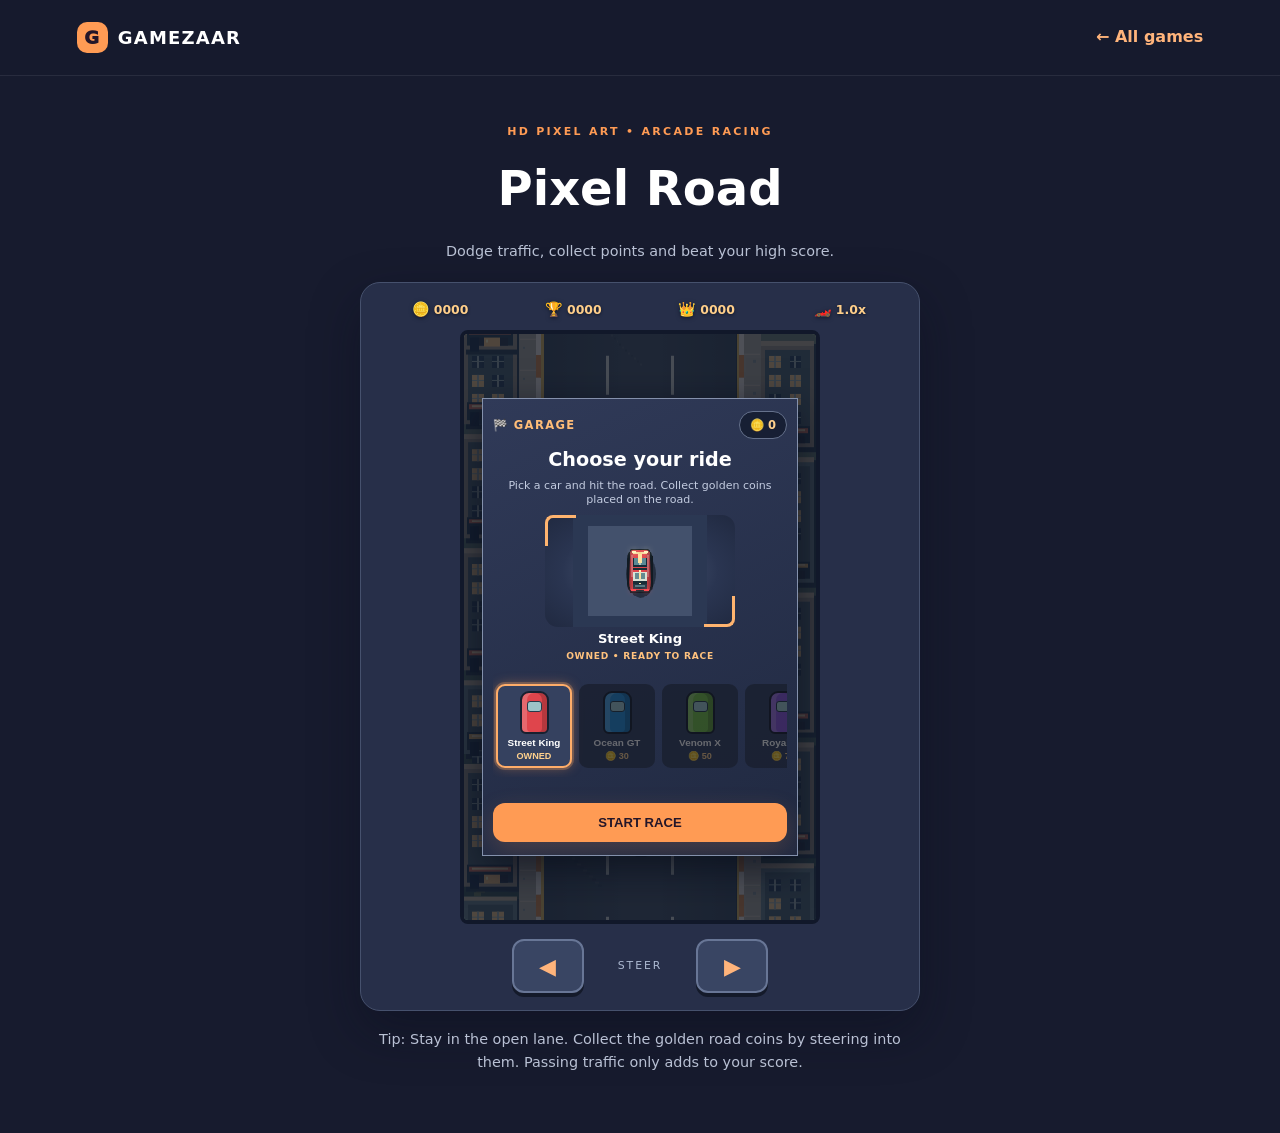
==== commit efa23bba: "Refresh car racing CSS after removing HUD borders" ====
--- a/car-racing.html
+++ b/car-racing.html
@@ -3,7 +3,7 @@
 <head>
 <meta charset="UTF-8"><meta name="viewport" content="width=device-width,initial-scale=1,maximum-scale=1,user-scalable=no">
 <meta name="theme-color" content="#171B2E"><title>Pixel Road — GAMEZAAR</title>
-<link rel="stylesheet" href="styles.css"><link rel="stylesheet" href="car-racing.css?v=6">
+<link rel="stylesheet" href="styles.css"><link rel="stylesheet" href="car-racing.css?v=7">
 </head>
 <body class="race-page">
 <header class="site-header"><a class="brand" href="./"><span class="brand-mark">G</span> GAMEZAAR</a><a class="studio-back" href="./">← All games</a></header>
--- a/car-racing.css
+++ b/car-racing.css
@@ -32,14 +32,10 @@
 
 /* Compact race HUD: smaller icons and numerals for a cleaner mobile layout. */
 .race-hud{padding:2px 0 9px;gap:3px}
-.race-hud .hud-stat{gap:4px;flex:1;border-right:1px solid rgba(174,187,211,.28);padding:0 7px;box-sizing:border-box}
+.race-hud .hud-stat{gap:4px;flex:1;padding:0 7px;box-sizing:border-box}
 .race-hud .hud-icon{font-size:.88rem;filter:drop-shadow(0 1px 2px #101729)}
 .race-hud strong{font-size:.78rem;letter-spacing:0;text-shadow:0 1px 3px #101729}
 @media(max-width:380px){.race-hud .hud-icon{font-size:.78rem}.race-hud strong{font-size:.7rem}.race-hud{padding-bottom:7px}}
 
 .race-hud .hud-stat:last-child{border-right:0}
 
-
-/* Clearly visible separators between the four race HUD counters. */
-.race-hud > .hud-stat:not(:last-child){border-right:1px solid #8793ad !important;padding-right:10px !important;}
-.race-hud > .hud-stat:last-child{border-right:0 !important;}
